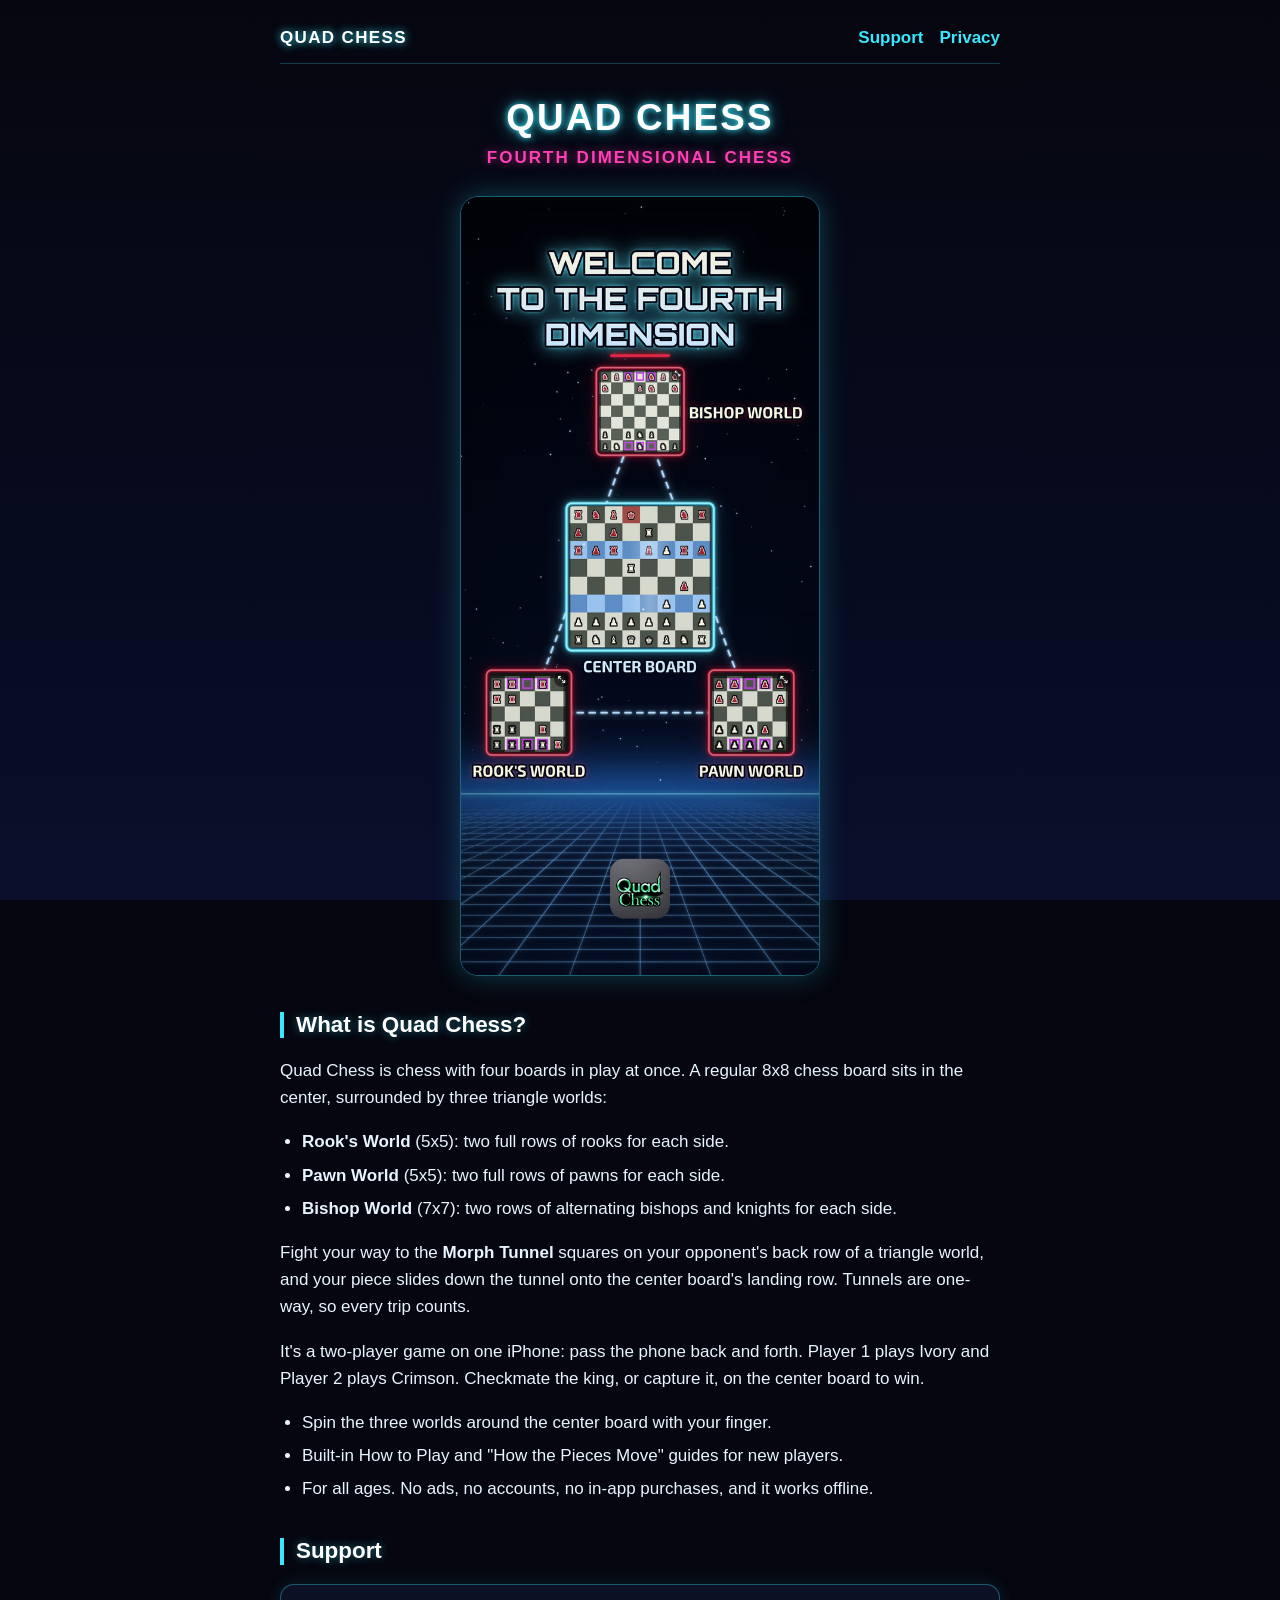
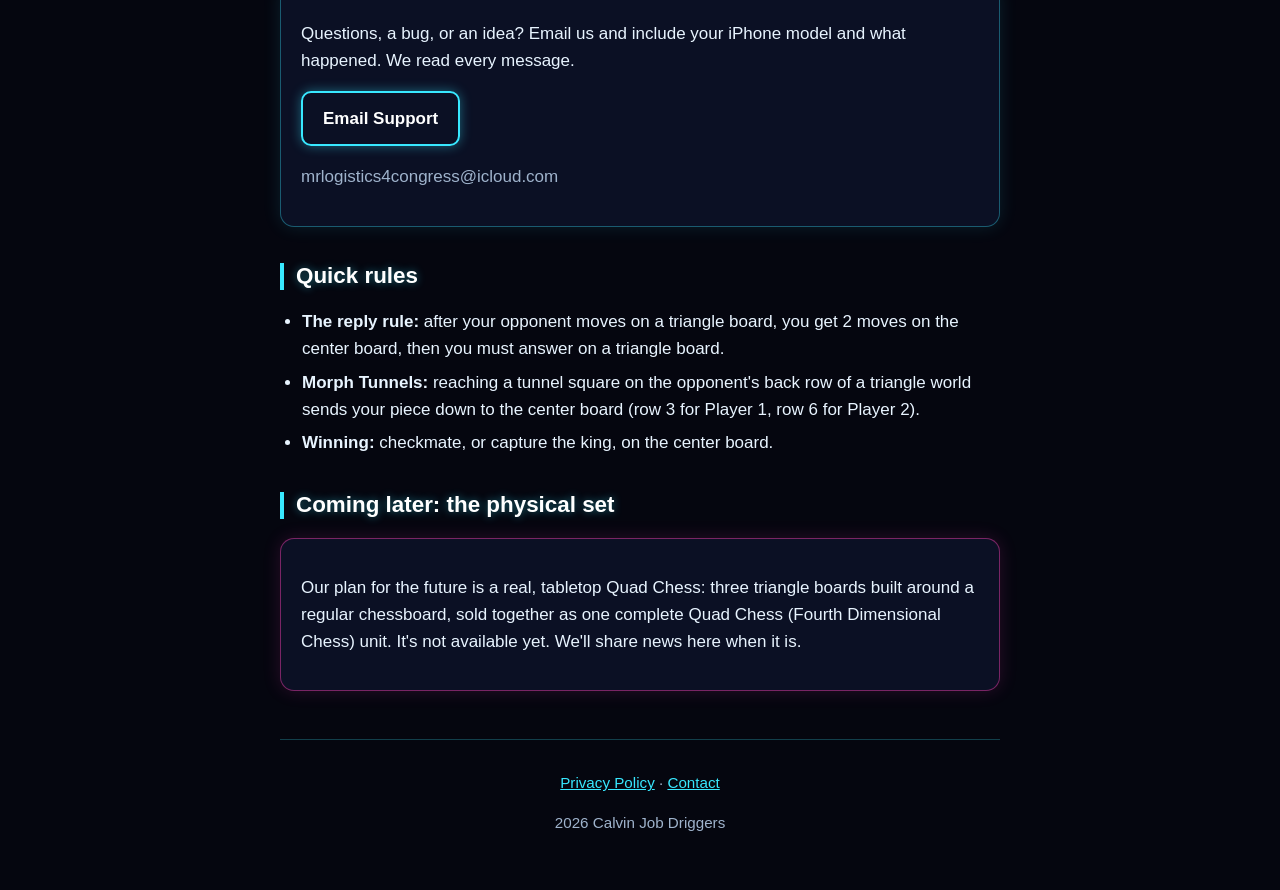
==== index.html @ 438e6347 "Quad Chess support and privacy pages" ====
<!DOCTYPE html>
<html lang="en">
<head>
<meta charset="utf-8">
<meta name="viewport" content="width=device-width, initial-scale=1">
<title>Quad Chess: Fourth Dimensional Chess</title>
<meta name="description" content="Quad Chess is a two-player chess game for iPhone: a regular chess board surrounded by three triangle worlds, linked by one-way Morph Tunnels.">
<link rel="stylesheet" href="style.css">
</head>
<body>
<div class="wrap">
<nav><a class="brand" href="./">Quad Chess</a><span class="links"><a href="#support">Support</a><a href="privacy.html">Privacy</a></span></nav>

<h1>Quad Chess</h1>
<p class="tag">Fourth Dimensional Chess</p>

<img class="hero" src="hero.jpg" width="600" height="1304" alt="Quad Chess: the center chess board linked to Bishop World, Rook's World and Pawn World">

<h2>What is Quad Chess?</h2>
<p>Quad Chess is chess with four boards in play at once. A regular 8x8 chess board sits in the center, surrounded by three triangle worlds:</p>
<ul>
<li><strong>Rook's World</strong> (5x5): two full rows of rooks for each side.</li>
<li><strong>Pawn World</strong> (5x5): two full rows of pawns for each side.</li>
<li><strong>Bishop World</strong> (7x7): two rows of alternating bishops and knights for each side.</li>
</ul>
<p>Fight your way to the <strong>Morph Tunnel</strong> squares on your opponent's back row of a triangle world, and your piece slides down the tunnel onto the center board's landing row. Tunnels are one-way, so every trip counts.</p>
<p>It's a two-player game on one iPhone: pass the phone back and forth. Player 1 plays Ivory and Player 2 plays Crimson. Checkmate the king, or capture it, on the center board to win.</p>
<ul>
<li>Spin the three worlds around the center board with your finger.</li>
<li>Built-in How to Play and "How the Pieces Move" guides for new players.</li>
<li>For all ages. No ads, no accounts, no in-app purchases, and it works offline.</li>
</ul>

<h2 id="support">Support</h2>
<div class="panel">
<p>Questions, a bug, or an idea? Email us and include your iPhone model and what happened. We read every message.</p>
<p><a class="btn" href="mailto:mrlogistics4congress@icloud.com?subject=Quad%20Chess%20Support">Email Support</a></p>
<p class="muted">mrlogistics4congress@icloud.com</p>
</div>

<h2>Quick rules</h2>
<ul>
<li><strong>The reply rule:</strong> after your opponent moves on a triangle board, you get 2 moves on the center board, then you must answer on a triangle board.</li>
<li><strong>Morph Tunnels:</strong> reaching a tunnel square on the opponent's back row of a triangle world sends your piece down to the center board (row 3 for Player 1, row 6 for Player 2).</li>
<li><strong>Winning:</strong> checkmate, or capture the king, on the center board.</li>
</ul>

<h2>Coming later: the physical set</h2>
<div class="panel pink">
<p>Our plan for the future is a real, tabletop Quad Chess: three triangle boards built around a regular chessboard, sold together as one complete Quad Chess (Fourth Dimensional Chess) unit. It's not available yet. We'll share news here when it is.</p>
</div>

<footer>
<p><a href="privacy.html">Privacy Policy</a> &middot; <a href="mailto:mrlogistics4congress@icloud.com">Contact</a></p>
<p>2026 Calvin Job Driggers</p>
</footer>
</div>
</body>
</html>
---- style.css ----
:root{--bg:#05060f;--panel:#0b1024;--cyan:#38e8ff;--magenta:#ff3fb4;--text:#e8f4ff;--muted:#9fb3cc}
*{box-sizing:border-box}
html{-webkit-text-size-adjust:100%}
body{margin:0;background:var(--bg) linear-gradient(180deg,#05060f 0%,#070b1e 60%,#0a0f2c 100%) fixed;color:var(--text);font-family:-apple-system,BlinkMacSystemFont,"Segoe UI",Roboto,Helvetica,Arial,sans-serif;line-height:1.6;font-size:17px}
a{color:var(--cyan)}
a:hover{color:#fff}
.wrap{max-width:760px;margin:0 auto;padding:24px 20px 40px}
nav{display:flex;justify-content:space-between;align-items:center;gap:12px;flex-wrap:wrap;padding-bottom:12px;border-bottom:1px solid rgba(56,232,255,.25)}
nav .brand{font-weight:800;letter-spacing:.08em;text-transform:uppercase;color:#fff;text-decoration:none;text-shadow:0 0 8px var(--cyan)}
nav .links a{margin-left:16px;text-decoration:none;font-weight:600}
h1,h2{line-height:1.2;color:#fff}
h1{font-size:2.3rem;letter-spacing:.06em;text-transform:uppercase;text-align:center;margin:32px 0 4px;text-shadow:0 0 6px var(--cyan),0 0 18px rgba(56,232,255,.6)}
.tag{text-align:center;color:var(--magenta);font-weight:700;letter-spacing:.12em;text-transform:uppercase;margin:0 0 24px;text-shadow:0 0 10px rgba(255,63,180,.6)}
h2{font-size:1.4rem;margin-top:36px;padding-left:12px;border-left:4px solid var(--cyan);text-shadow:0 0 8px rgba(56,232,255,.45)}
.panel{background:var(--panel);border:1px solid rgba(56,232,255,.35);border-radius:14px;padding:18px 20px;box-shadow:0 0 18px rgba(56,232,255,.12)}
.panel.pink{border-color:rgba(255,63,180,.45);box-shadow:0 0 18px rgba(255,63,180,.15)}
.hero{display:block;width:100%;max-width:360px;height:auto;margin:8px auto 0;border-radius:18px;border:1px solid rgba(56,232,255,.4);box-shadow:0 0 28px rgba(56,232,255,.25)}
ul{padding-left:22px}
li{margin:6px 0}
.btn{display:inline-block;padding:12px 20px;border-radius:10px;border:2px solid var(--cyan);color:#fff;text-decoration:none;font-weight:700;box-shadow:0 0 12px rgba(56,232,255,.4)}
.muted{color:var(--muted)}
footer{margin-top:48px;padding-top:16px;border-top:1px solid rgba(56,232,255,.25);text-align:center;color:var(--muted);font-size:.95rem}
@media (max-width:480px){h1{font-size:1.7rem}body{font-size:16px}nav .links a{margin-left:12px}}
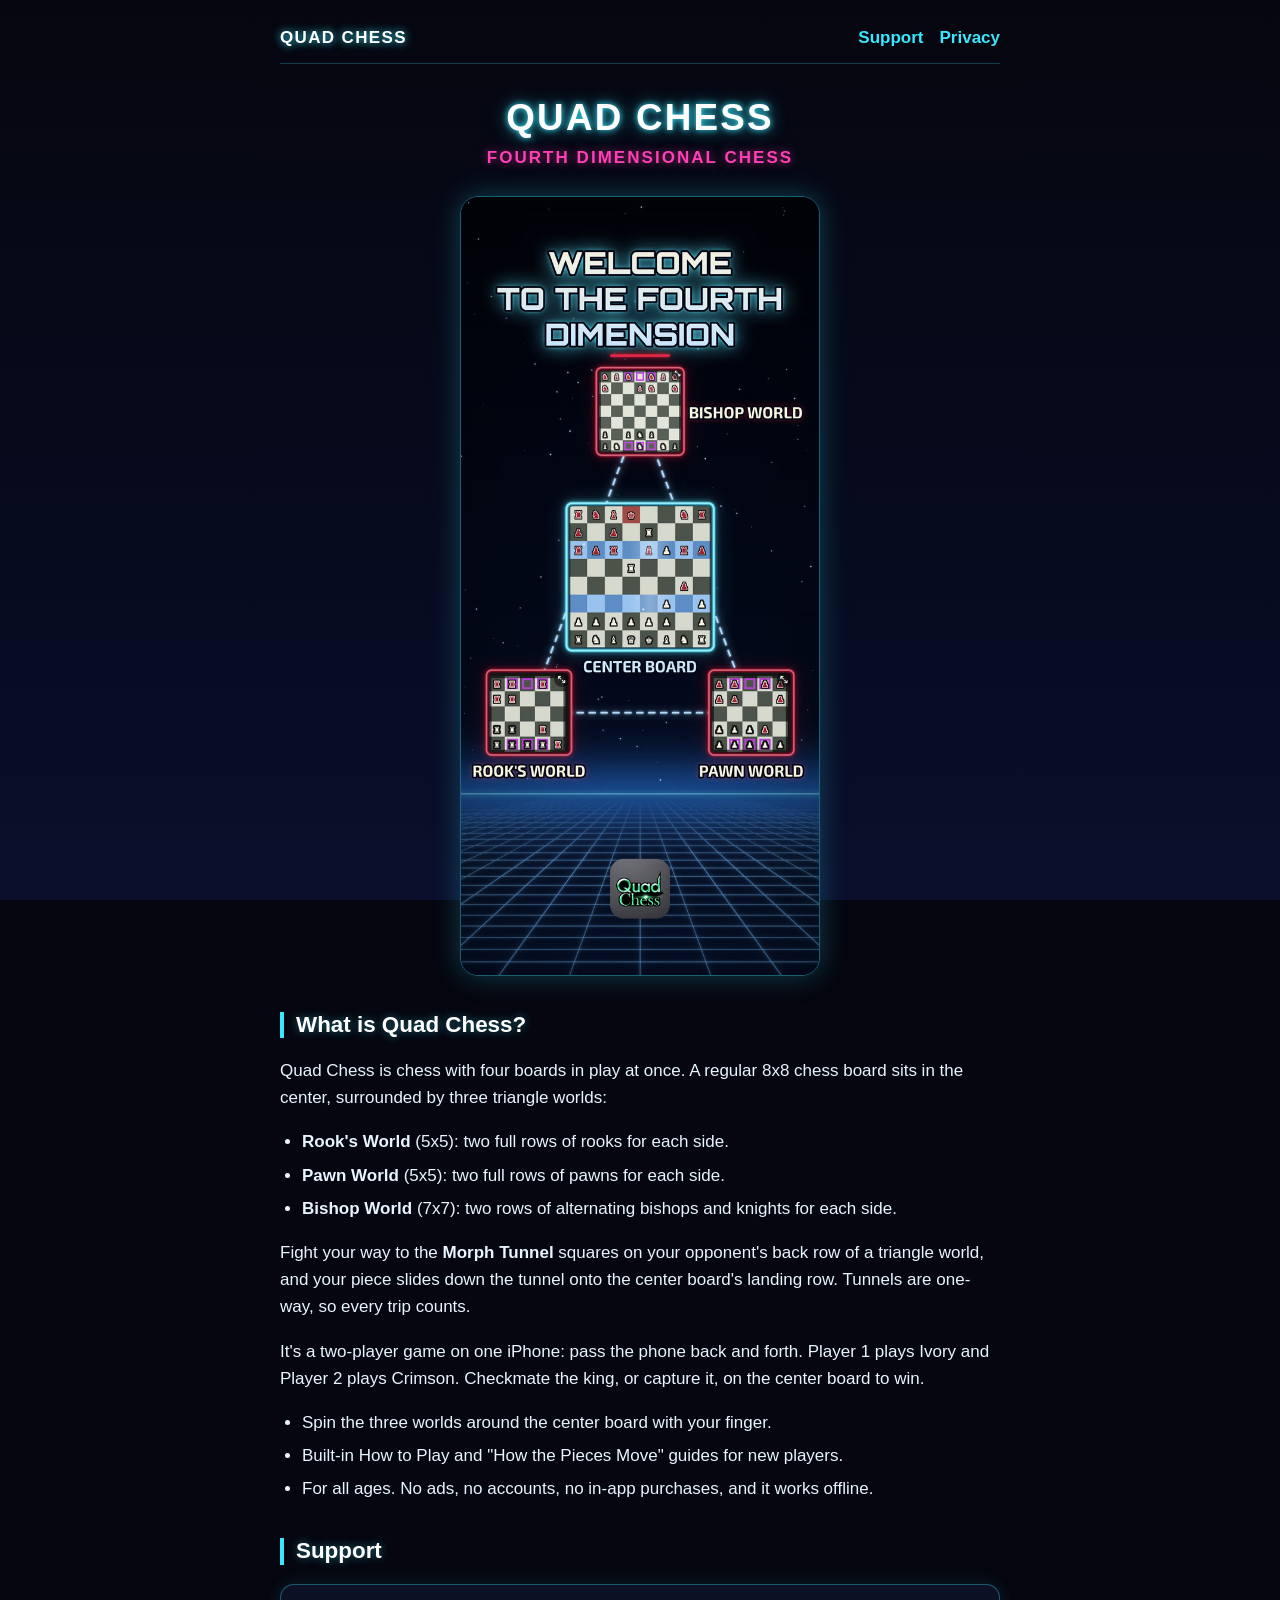
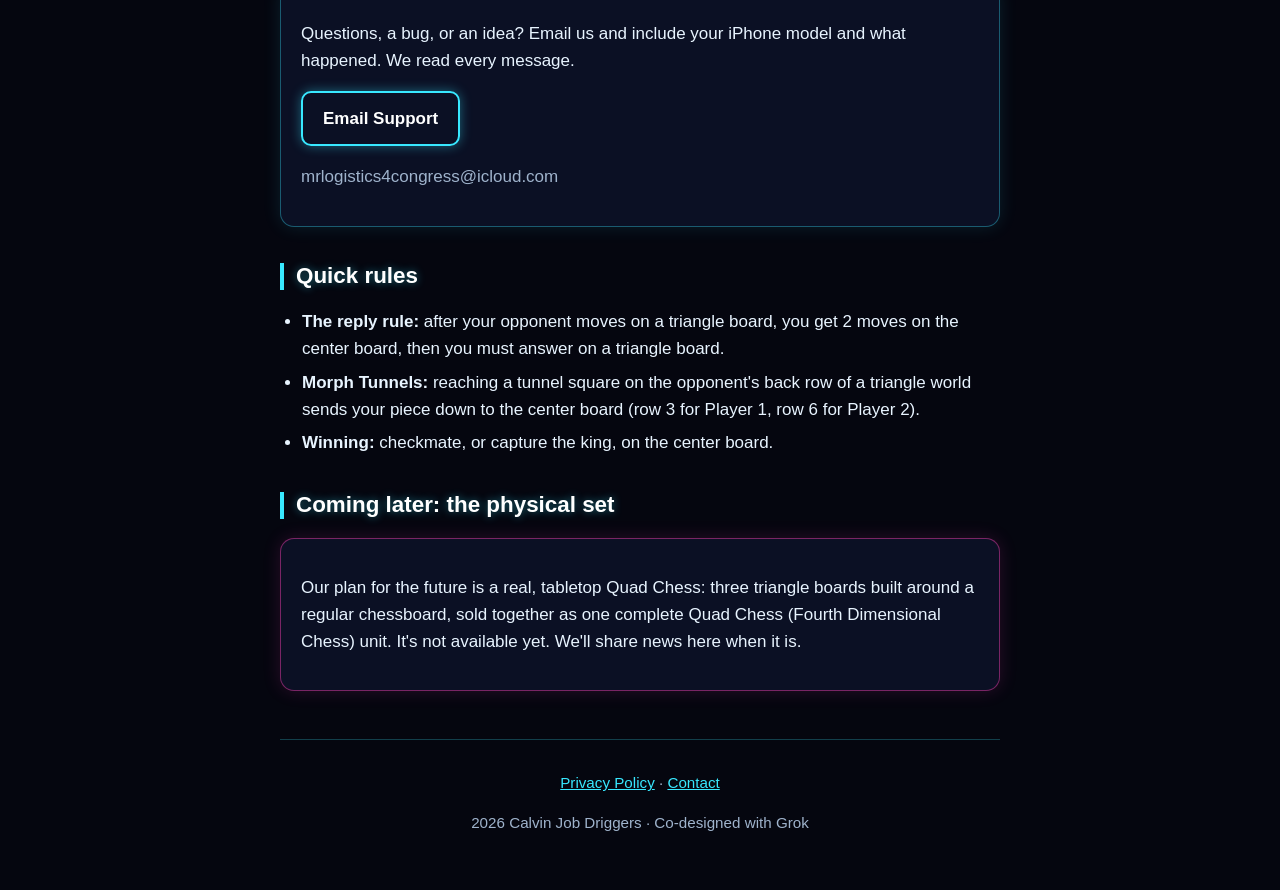
==== commit 5f7546f2: "Add footer credit" ====
--- a/index.html
+++ b/index.html
@@ -52,7 +52,7 @@
 
 <footer>
 <p><a href="privacy.html">Privacy Policy</a> &middot; <a href="mailto:mrlogistics4congress@icloud.com">Contact</a></p>
-<p>2026 Calvin Job Driggers</p>
+<p>2026 Calvin Job Driggers &middot; Co-designed with Grok</p>
 </footer>
 </div>
 </body>
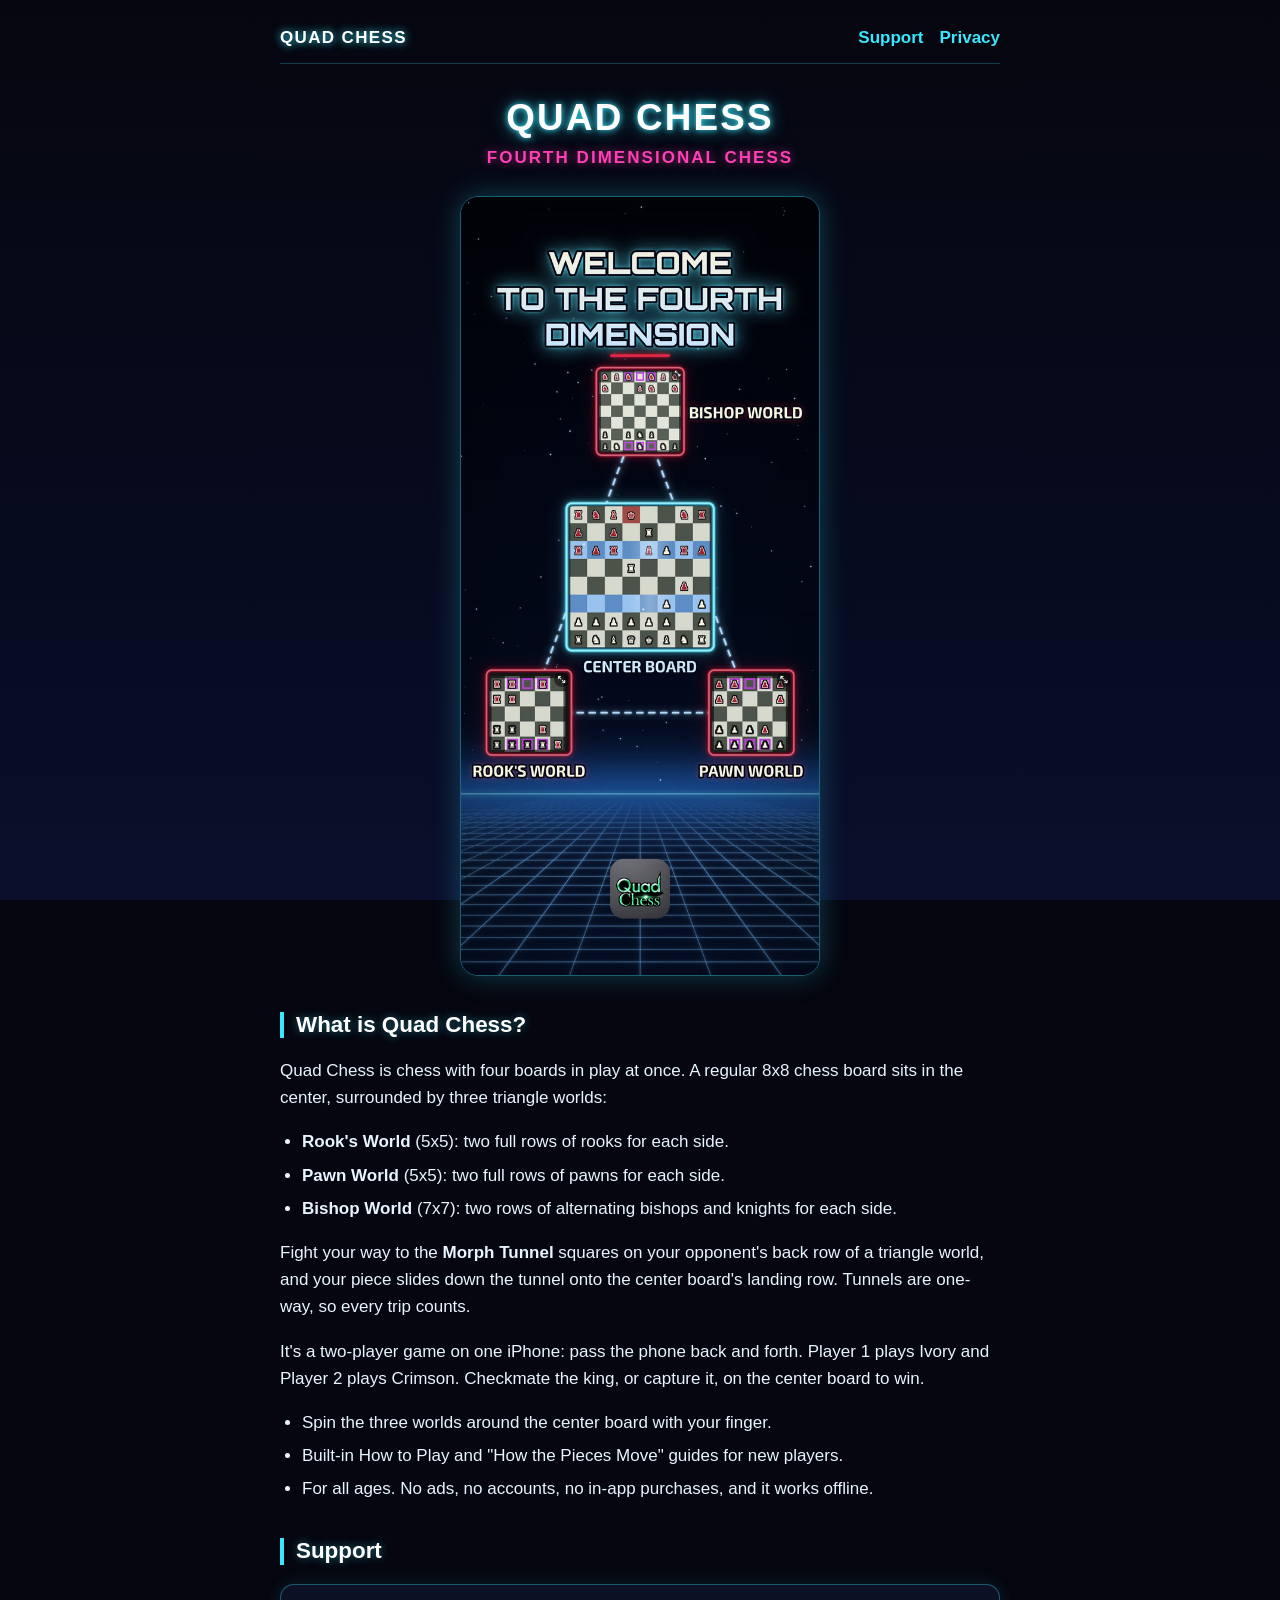
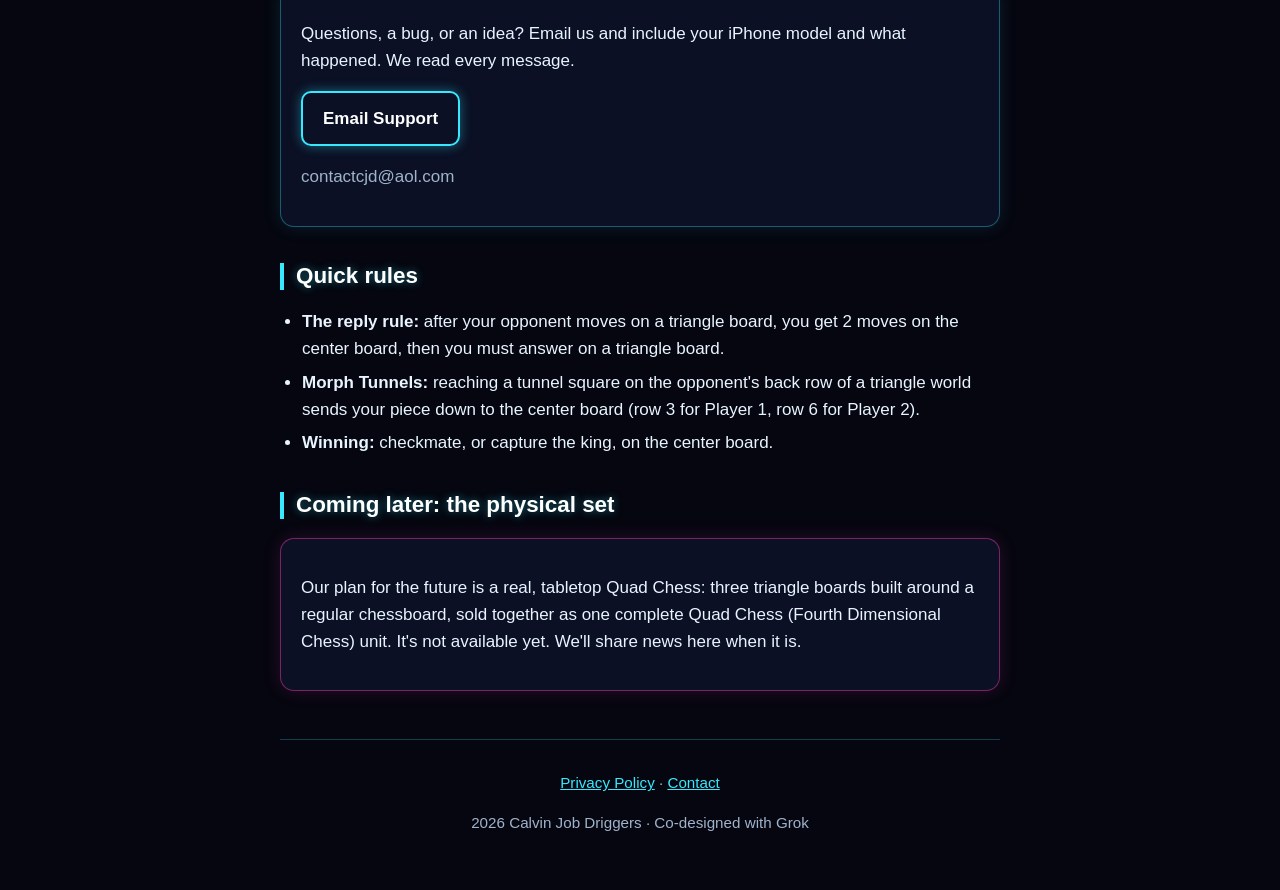
==== commit 46695bd8: "Update contact email addresses in index.html" ====
--- a/index.html
+++ b/index.html
@@ -34,8 +34,8 @@
 <h2 id="support">Support</h2>
 <div class="panel">
 <p>Questions, a bug, or an idea? Email us and include your iPhone model and what happened. We read every message.</p>
-<p><a class="btn" href="mailto:mrlogistics4congress@icloud.com?subject=Quad%20Chess%20Support">Email Support</a></p>
-<p class="muted">mrlogistics4congress@icloud.com</p>
+<p><a class="btn" href="mailto:contactcjd@aol.com?subject=Quad%20Chess%20Support">Email Support</a></p>
+<p class="muted">contactcjd@aol.com</p>
 </div>
 
 <h2>Quick rules</h2>
@@ -51,7 +51,7 @@
 </div>
 
 <footer>
-<p><a href="privacy.html">Privacy Policy</a> &middot; <a href="mailto:mrlogistics4congress@icloud.com">Contact</a></p>
+<p><a href="privacy.html">Privacy Policy</a> &middot; <a href="mailto:contactcjd@aol.com">Contact</a></p>
 <p>2026 Calvin Job Driggers &middot; Co-designed with Grok</p>
 </footer>
 </div>
